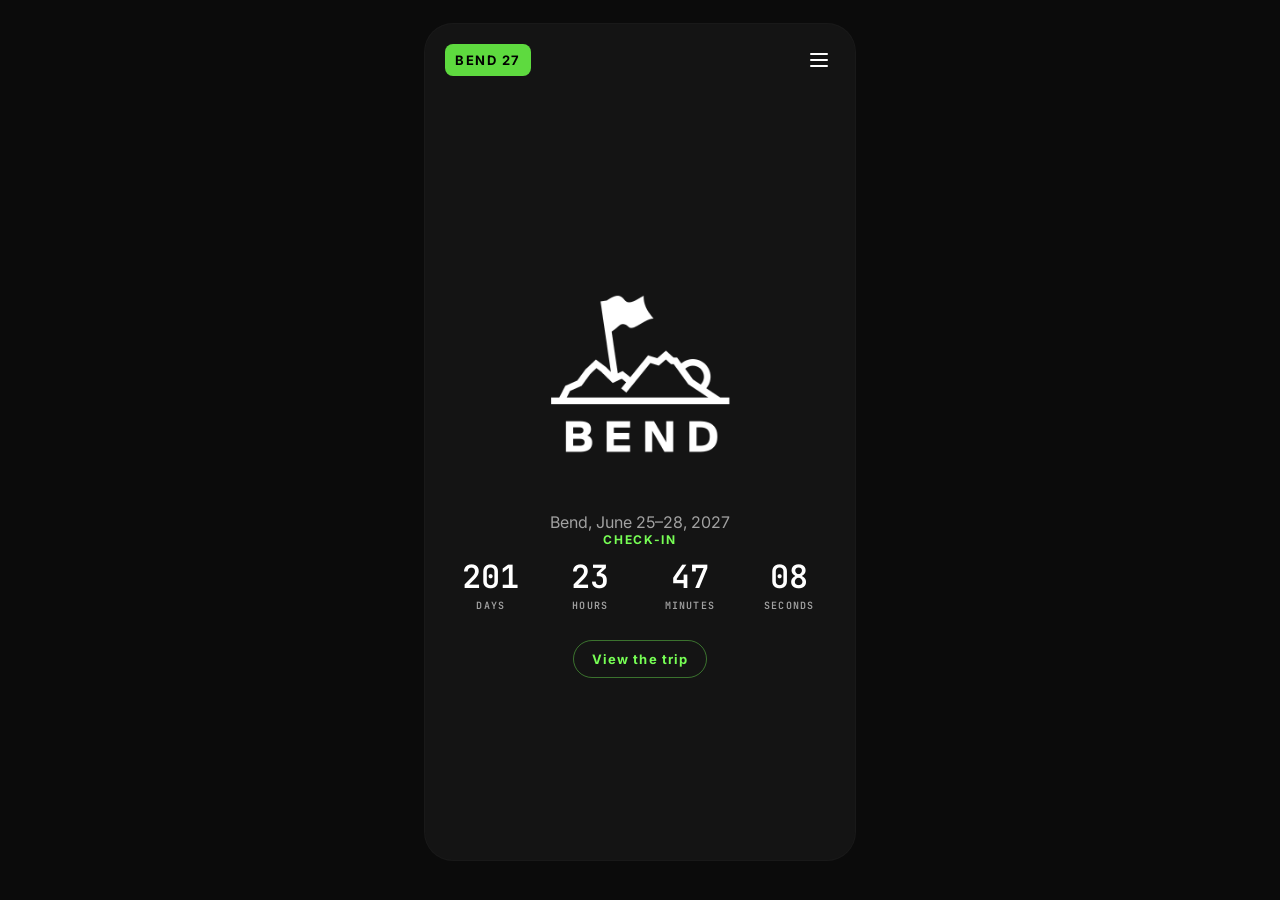
==== index.html @ 347861f8 "Add the Bend 27 itinerary as a mobile site. Open on a check-in countdown, move between days from a h" ====
<!DOCTYPE html>
<html lang="en">
<head>
  <meta charset="UTF-8">
  <meta name="viewport" content="width=device-width, initial-scale=1">
  <title>Bend 27</title>
  <link rel="preconnect" href="https://fonts.googleapis.com">
  <link href="https://fonts.googleapis.com/css2?family=Inter:wght@600;700&family=JetBrains+Mono:wght@600&display=swap" rel="stylesheet">
  <link rel="stylesheet" href="css/site.css">
</head>
<body>
  <div class="phone">
    <header class="top">
      <a class="mark" href="index.html">BEND 27</a>
      <button class="nav-toggle" type="button" aria-expanded="false" aria-controls="site-nav" aria-label="Open menu">
        <span class="nav-toggle-bar"></span>
        <span class="nav-toggle-bar"></span>
        <span class="nav-toggle-bar"></span>
      </button>
    </header>
    <nav id="site-nav" class="nav-drawer" hidden aria-label="Trip">
      <a href="overview.html">Overview</a>
      <a href="friday.html">Friday</a>
      <a href="saturday.html">Saturday</a>
      <a href="sunday.html">Sunday</a>
      <a href="monday.html">Monday</a>
    </nav>
    <main>
      <img class="landing-logo" src="images/Bend_Logo.png" alt="Bend 27">
      <p class="text-secondary">Bend, June 25–28, 2027</p>
      <section class="countdown" aria-live="polite">
        <p class="countdown-kicker">Check-in</p>
        <div class="countdown-grid">
          <div class="countdown-unit"><span class="countdown-value" data-unit="days">00</span><span class="countdown-label">Days</span></div>
          <div class="countdown-unit"><span class="countdown-value" data-unit="hours">00</span><span class="countdown-label">Hours</span></div>
          <div class="countdown-unit"><span class="countdown-value" data-unit="minutes">00</span><span class="countdown-label">Minutes</span></div>
          <div class="countdown-unit"><span class="countdown-value" data-unit="seconds">00</span><span class="countdown-label">Seconds</span></div>
        </div>
      </section>
      <a class="landing-cta" href="overview.html">View the trip</a>
    </main>
  </div>
  <script src="js/nav.js" defer></script>
  <script src="js/countdown.js" defer></script>
</body>
</html>
---- css/site.css ----
:root {
  --bg: #141414;
  --canvas: #0b0b0b;
  --card: rgba(255, 255, 255, 0.06);
  --text: #ffffff;
  --text-secondary: rgba(255, 255, 255, 0.6);
  --muted: rgba(255, 255, 255, 0.72);
  --green: #5eda3f;
  --label: #77ff55;
  --line: rgba(255, 255, 255, 0.35);
  --radius: 12px;
  --page: 430px;
  --nav: 64px;
  --font: "Suisse Int'l", Inter, "Helvetica Neue", sans-serif;
  --mono: "JetBrains Mono", ui-monospace, monospace;
}

* { box-sizing: border-box; }

html, body {
  margin: 0;
  background: var(--canvas);
  color: var(--text);
  font-family: var(--font);
}

body {
  min-height: 100vh;
}

a { color: inherit; }

.phone {
  width: min(100%, var(--page));
  min-height: 100vh;
  margin: 0 auto;
  background: var(--bg);
  padding: 20px 20px 28px;
}

.top {
  display: flex;
  flex-wrap: wrap;
  align-items: center;
  justify-content: space-between;
  margin-bottom: 22px;
}

.mark {
  display: inline-flex;
  align-items: center;
  height: 32px;
  padding: 0 10px;
  border-radius: 8px;
  background: var(--green);
  color: #000;
  font-weight: 700;
  font-size: 13px;
  letter-spacing: 0.12em;
  text-decoration: none;
}

.nav-toggle {
  position: relative;
  flex: 0 0 auto;
  width: 32px;
  height: 32px;
  margin-left: auto;
  padding: 0;
  border: 0;
  border-radius: 8px;
  background: transparent;
  color: var(--text);
  cursor: pointer;
}

.nav-toggle-bar {
  position: absolute;
  left: 7px;
  width: 18px;
  height: 2px;
  border-radius: 1px;
  background: var(--text);
  transition: transform 160ms ease, opacity 160ms ease;
}

.nav-toggle-bar:nth-child(1) { top: 9px; }
.nav-toggle-bar:nth-child(2) { top: 15px; }
.nav-toggle-bar:nth-child(3) { top: 21px; }

.nav-toggle[aria-expanded="true"] .nav-toggle-bar:nth-child(1) {
  transform: translateY(6px) rotate(45deg);
}

.nav-toggle[aria-expanded="true"] .nav-toggle-bar:nth-child(2) {
  opacity: 0;
}

.nav-toggle[aria-expanded="true"] .nav-toggle-bar:nth-child(3) {
  transform: translateY(-6px) rotate(-45deg);
}

.nav-toggle:focus-visible,
.nav-drawer a:focus-visible,
.landing-cta:focus-visible {
  outline: 2px solid var(--label);
  outline-offset: 2px;
}

.nav-drawer {
  display: flex;
  flex-direction: column;
  width: min(100%, var(--page));
  margin: 10px 0 0;
  padding: 6px 0 2px;
  background: var(--bg);
  border-top: 1px solid rgba(255, 255, 255, 0.08);
}

.top > .nav-drawer {
  flex: 0 0 100%;
}

.nav-drawer[hidden] {
  display: none !important;
}

.nav-drawer a {
  display: block;
  padding: 12px 2px;
  color: var(--text-secondary);
  font-size: 16px;
  font-weight: 700;
  letter-spacing: 0.02em;
  text-decoration: none;
}

.nav-drawer a[aria-current="page"] {
  color: var(--label);
}

.top:has(+ .nav-drawer:not([hidden])) {
  margin-bottom: 0;
}

.phone > .nav-drawer:not([hidden]) {
  margin-bottom: 22px;
}

.text-secondary { color: var(--text-secondary); }

.kicker {
  margin: 0 0 18px;
  color: var(--label);
  font-size: 13px;
  font-weight: 700;
  letter-spacing: 0.02em;
}

h1, h2, h3, p { margin: 0; }

h1 {
  font-size: 28px;
  line-height: 1.1;
  font-weight: 700;
  letter-spacing: 0.02em;
}

h2 {
  margin: 28px 0 14px;
  font-size: 22px;
  letter-spacing: 0.02em;
}

.stats {
  display: flex;
  flex-wrap: wrap;
  gap: 8px 10px;
  margin-top: 10px;
  color: var(--text-secondary);
  font-family: var(--mono);
  font-size: 11px;
  font-weight: 600;
}

.stats span[aria-hidden="true"] {
  color: var(--green);
}

.stack { display: grid; gap: 10px; }

.card {
  background: var(--card);
  border-radius: var(--radius);
  padding: 12px;
  overflow: hidden;
}

.card h3 {
  color: var(--label);
  font-size: 12px;
  letter-spacing: 0.02em;
}

.card p,
.note,
.prose {
  margin-top: 6px;
  color: var(--text);
  font-family: var(--mono);
  font-size: 11px;
  font-weight: 600;
  line-height: 1.5;
}

.card p { color: var(--text-secondary); }

.facts + .card,
.hero + .card { margin-top: 16px; }

.card + .card { margin-top: 10px; }

.card .tag {
  display: inline-block;
  margin-bottom: 8px;
  padding: 3px 6px;
  border-radius: 4px;
  background: rgba(255, 255, 255, 0.08);
  color: var(--text);
  font-family: var(--mono);
  font-size: 9px;
  font-weight: 600;
  letter-spacing: 0.06em;
}

.hero {
  position: relative;
  height: 246px;
  margin: 0 0 18px;
  border-radius: 16px;
  overflow: hidden;
  background:
    linear-gradient(180deg, rgba(0, 0, 0, 0.05), rgba(0, 0, 0, 0.45)),
    radial-gradient(120% 80% at 80% 20%, rgba(94, 218, 63, 0.35), transparent 55%),
    #1c2418;
}

.hero.collage { height: 320px; }

.hero-photo {
  position: absolute;
  inset: 0;
  width: 100%;
  height: 100%;
  object-fit: cover;
}

.hero:has(.hero-photo)::after {
  content: "";
  position: absolute;
  inset: 0;
  background: linear-gradient(
    180deg,
    rgba(11, 11, 11, 0.2) 0%,
    rgba(11, 11, 11, 0.48) 46%,
    rgba(11, 11, 11, 0.72) 100%
  );
  pointer-events: none;
}

.hero h1 {
  position: absolute;
  left: 22px;
  right: 22px;
  top: 50%;
  z-index: 1;
  transform: translateY(-50%);
  font-size: 52px;
  line-height: 0.95;
  letter-spacing: -0.03em;
}

.facts { display: grid; gap: 8px; margin-top: 10px; }

.fact {
  display: flex;
  align-items: baseline;
  gap: 8px;
  font-family: var(--mono);
  font-size: 11px;
  font-weight: 600;
}

.fact > span:first-child,
.fact-value {
  flex-shrink: 0;
  background: var(--bg);
}

.fact > span:first-child { color: var(--text-secondary); }

.fact-line {
  flex: 1;
  min-width: 16px;
  border-bottom: 1px dotted var(--line);
  transform: translateY(-3px);
}

.fact-value {
  text-align: right;
  padding-left: 4px;
  white-space: nowrap;
}

.players { display: grid; gap: 16px; margin-top: 8px; }

.player {
  display: flex;
  justify-content: space-between;
  gap: 16px;
  font-size: 16px;
  font-weight: 700;
  letter-spacing: 0.02em;
}

.hcp { color: var(--green); }

.rule { margin-top: 22px; }

.rule h3 {
  color: var(--label);
  font-size: 12px;
  letter-spacing: 0.02em;
}

.rule p,
.rule ol,
.group-label {
  margin-top: 8px;
  color: var(--text-secondary);
  font-family: var(--mono);
  font-size: 11px;
  font-weight: 600;
  line-height: 1.5;
}

.rule ol { padding-left: 18px; }

.group-label {
  margin: 14px 0 4px;
}

.recs { margin: 0; padding-left: 18px; }
.recs li {
  margin: 4px 0;
  color: var(--text-secondary);
  font-family: var(--mono);
  font-size: 11px;
  font-weight: 600;
  line-height: 1.45;
}

.map-link {
  display: block;
  margin-top: 14px;
  padding: 28px 14px;
  border-radius: 12px;
  background:
    linear-gradient(180deg, rgba(20, 20, 20, 0.15), rgba(20, 20, 20, 0.72)),
    repeating-linear-gradient(90deg, rgba(255,255,255,0.04) 0 1px, transparent 1px 28px),
    repeating-linear-gradient(0deg, rgba(255,255,255,0.04) 0 1px, transparent 1px 28px),
    #243028;
  color: var(--label);
  font-family: var(--mono);
  font-size: 11px;
  font-weight: 600;
  text-decoration: none;
}

.day-block + .day-block { margin-top: 36px; }

.phone:has(.landing-logo) {
  display: flex;
  flex-direction: column;
}

.phone:has(.landing-logo) > main {
  flex: 1;
  display: flex;
  flex-direction: column;
  justify-content: center;
}

.phone:has(.landing-logo) > main > .text-secondary {
  text-align: center;
}

.landing-logo {
  display: block;
  width: min(220px, 72%);
  max-width: 220px;
  height: auto;
  margin: 12px auto 28px;
  filter: invert(1);
}

.phone:has(> .landing-logo) > .landing-logo {
  margin-top: auto;
}

.countdown {
  width: 100%;
  text-align: center;
}

.countdown-kicker {
  margin: 0 0 14px;
  color: var(--label);
  font-size: 12px;
  font-weight: 700;
  letter-spacing: 0.14em;
  text-transform: uppercase;
}

.countdown-grid {
  display: grid;
  grid-template-columns: repeat(4, minmax(0, 1fr));
  gap: 8px;
}

.countdown-unit {
  display: flex;
  flex-direction: column;
  align-items: center;
  gap: 6px;
  min-width: 0;
}

.countdown-value {
  color: var(--text);
  font-family: var(--mono);
  font-size: 32px;
  font-weight: 600;
  font-variant-numeric: tabular-nums;
  line-height: 1;
}

.countdown-label {
  color: var(--text-secondary);
  font-family: var(--mono);
  font-size: 10px;
  font-weight: 600;
  letter-spacing: 0.12em;
  text-transform: uppercase;
}

.landing-cta {
  display: block;
  width: fit-content;
  margin: 28px auto 0;
  padding: 10px 18px;
  border: 1px solid rgba(119, 255, 85, 0.4);
  border-radius: 999px;
  color: var(--label);
  font-size: 13px;
  font-weight: 700;
  letter-spacing: 0.08em;
  text-decoration: none;
}

.phone:has(> .landing-cta) > .landing-cta {
  margin-bottom: auto;
}

@media (min-width: 800px) {
  body { padding: 24px 0 40px; }
  .phone {
    min-height: calc(100vh - 64px);
    border-radius: 28px;
    box-shadow: 0 0 0 1px rgba(255, 255, 255, 0.06);
    overflow: hidden;
  }
}
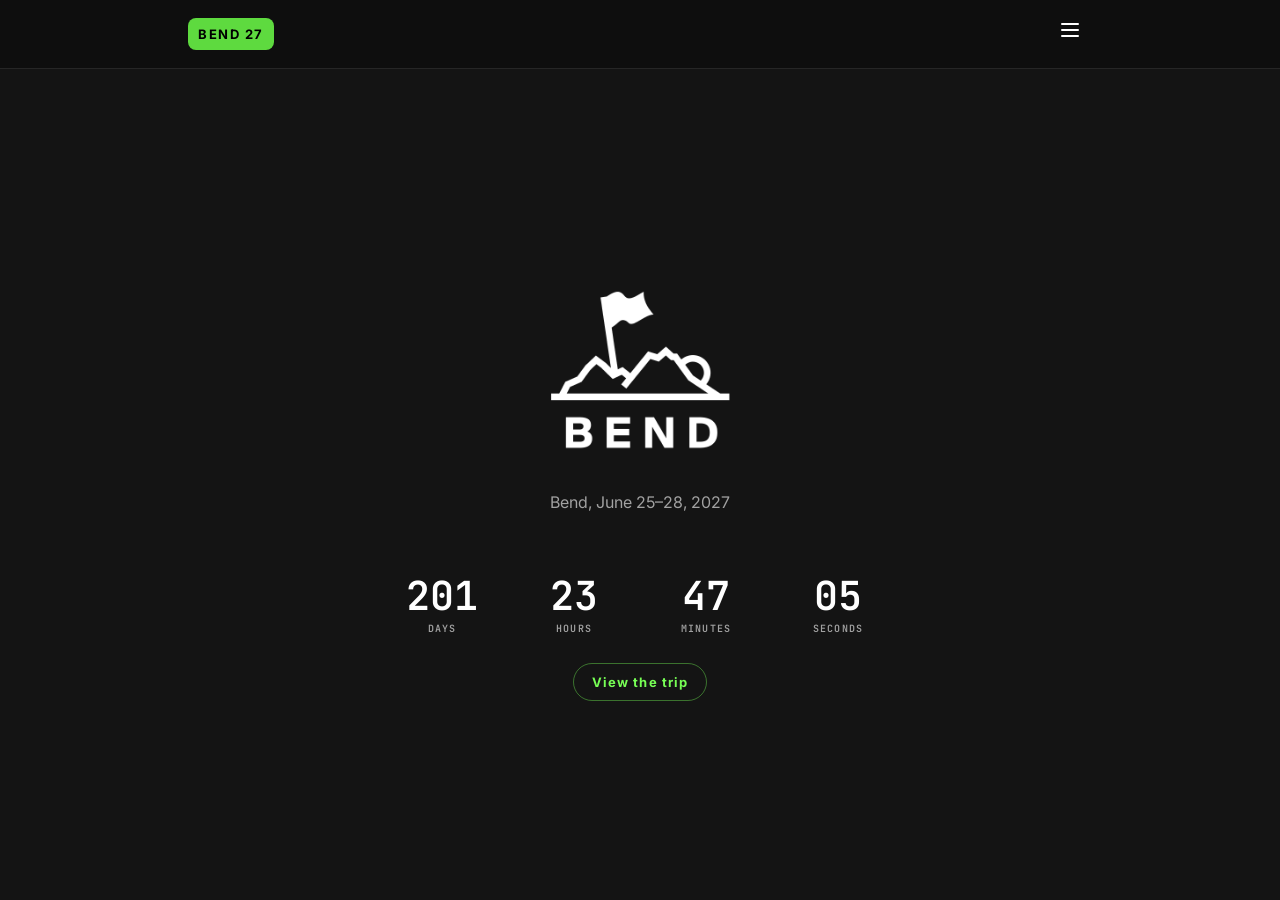
==== commit ac322305: "Make Bend 27 flex on desktop and open the trip menu as an overlay. Keep the phone layout as the star" ====
--- a/index.html
+++ b/index.html
@@ -7,29 +7,46 @@
   <link rel="preconnect" href="https://fonts.googleapis.com">
   <link href="https://fonts.googleapis.com/css2?family=Inter:wght@600;700&family=JetBrains+Mono:wght@600&display=swap" rel="stylesheet">
   <link rel="stylesheet" href="css/site.css">
+  <link rel="stylesheet" href="css/nav.css">
 </head>
 <body>
+  <header class="top">
+      <a class="mark" href="index.html">BEND 27</a>
+      <div class="nav-actions">
+        <button class="nav-toggle" type="button" aria-expanded="false" aria-controls="site-nav" aria-label="Open menu">
+          <span class="nav-toggle-bar"></span>
+          <span class="nav-toggle-bar"></span>
+          <span class="nav-toggle-bar"></span>
+        </button>
+        <nav id="site-nav" class="nav-menu" hidden aria-label="Trip">
+          <a href="overview.html">
+            <span class="nav-kicker">Trip</span>
+            Overview
+          </a>
+          <a href="friday.html">
+            <span class="nav-kicker">June 25</span>
+            Friday
+          </a>
+          <a href="saturday.html">
+            <span class="nav-kicker">June 26</span>
+            Saturday
+          </a>
+          <a href="sunday.html">
+            <span class="nav-kicker">June 27</span>
+            Sunday
+          </a>
+          <a href="monday.html">
+            <span class="nav-kicker">June 28</span>
+            Monday
+          </a>
+        </nav>
+      </div>
+  </header>
   <div class="phone">
-    <header class="top">
-      <a class="mark" href="index.html">BEND 27</a>
-      <button class="nav-toggle" type="button" aria-expanded="false" aria-controls="site-nav" aria-label="Open menu">
-        <span class="nav-toggle-bar"></span>
-        <span class="nav-toggle-bar"></span>
-        <span class="nav-toggle-bar"></span>
-      </button>
-    </header>
-    <nav id="site-nav" class="nav-drawer" hidden aria-label="Trip">
-      <a href="overview.html">Overview</a>
-      <a href="friday.html">Friday</a>
-      <a href="saturday.html">Saturday</a>
-      <a href="sunday.html">Sunday</a>
-      <a href="monday.html">Monday</a>
-    </nav>
     <main>
       <img class="landing-logo" src="images/Bend_Logo.png" alt="Bend 27">
       <p class="text-secondary">Bend, June 25–28, 2027</p>
       <section class="countdown" aria-live="polite">
-        <p class="countdown-kicker">Check-in</p>
         <div class="countdown-grid">
           <div class="countdown-unit"><span class="countdown-value" data-unit="days">00</span><span class="countdown-label">Days</span></div>
           <div class="countdown-unit"><span class="countdown-value" data-unit="hours">00</span><span class="countdown-label">Hours</span></div>
--- a/css/site.css
+++ b/css/site.css
@@ -19,23 +19,26 @@
 
 html, body {
   margin: 0;
-  background: var(--canvas);
+  background: var(--bg);
   color: var(--text);
   font-family: var(--font);
 }
 
 body {
   min-height: 100vh;
+  display: flex;
+  flex-direction: column;
 }
 
 a { color: inherit; }
 
 .phone {
-  width: min(100%, var(--page));
-  min-height: 100vh;
+  flex: 1 0 auto;
+  width: 100%;
+  max-width: 960px;
   margin: 0 auto;
   background: var(--bg);
-  padding: 20px 20px 28px;
+  padding: 20px 16px 40px;
 }
 
 .top {
@@ -101,50 +104,9 @@
 }
 
 .nav-toggle:focus-visible,
-.nav-drawer a:focus-visible,
 .landing-cta:focus-visible {
   outline: 2px solid var(--label);
   outline-offset: 2px;
-}
-
-.nav-drawer {
-  display: flex;
-  flex-direction: column;
-  width: min(100%, var(--page));
-  margin: 10px 0 0;
-  padding: 6px 0 2px;
-  background: var(--bg);
-  border-top: 1px solid rgba(255, 255, 255, 0.08);
-}
-
-.top > .nav-drawer {
-  flex: 0 0 100%;
-}
-
-.nav-drawer[hidden] {
-  display: none !important;
-}
-
-.nav-drawer a {
-  display: block;
-  padding: 12px 2px;
-  color: var(--text-secondary);
-  font-size: 16px;
-  font-weight: 700;
-  letter-spacing: 0.02em;
-  text-decoration: none;
-}
-
-.nav-drawer a[aria-current="page"] {
-  color: var(--label);
-}
-
-.top:has(+ .nav-drawer:not([hidden])) {
-  margin-bottom: 0;
-}
-
-.phone > .nav-drawer:not([hidden]) {
-  margin-bottom: 22px;
 }
 
 .text-secondary { color: var(--text-secondary); }
@@ -200,6 +162,10 @@
   color: var(--label);
   font-size: 12px;
   letter-spacing: 0.02em;
+}
+
+.card h3 .round-name {
+  color: var(--text);
 }
 
 .card p,
@@ -275,7 +241,8 @@
   top: 50%;
   z-index: 1;
   transform: translateY(-50%);
-  font-size: 52px;
+  text-align: center;
+  font-size: clamp(40px, 7vw, 72px);
   line-height: 0.95;
   letter-spacing: -0.03em;
 }
@@ -312,13 +279,13 @@
   white-space: nowrap;
 }
 
-.players { display: grid; gap: 16px; margin-top: 8px; }
+.players { display: grid; gap: 8px; margin-top: 8px; }
 
 .player {
   display: flex;
   justify-content: space-between;
   gap: 16px;
-  font-size: 16px;
+  font-size: 13px;
   font-weight: 700;
   letter-spacing: 0.02em;
 }
@@ -348,6 +315,22 @@
 
 .group-label {
   margin: 14px 0 4px;
+  color: var(--text);
+}
+
+.card p .lead {
+  color: var(--text);
+}
+
+.text-link {
+  display: inline-block;
+  margin-top: 14px;
+  color: var(--label);
+  font-family: var(--mono);
+  font-size: 11px;
+  font-weight: 600;
+  text-decoration: underline;
+  text-underline-offset: 3px;
 }
 
 .recs { margin: 0; padding-left: 18px; }
@@ -389,9 +372,12 @@
   display: flex;
   flex-direction: column;
   justify-content: center;
+  align-self: center;
+  width: min(100%, 520px);
 }
 
 .phone:has(.landing-logo) > main > .text-secondary {
+  margin: 0 0 64px;
   text-align: center;
 }
 
@@ -400,7 +386,7 @@
   width: min(220px, 72%);
   max-width: 220px;
   height: auto;
-  margin: 12px auto 28px;
+  margin: 12px auto 12px;
   filter: invert(1);
 }
 
@@ -473,11 +459,97 @@
 }
 
 @media (min-width: 800px) {
-  body { padding: 24px 0 40px; }
   .phone {
-    min-height: calc(100vh - 64px);
-    border-radius: 28px;
-    box-shadow: 0 0 0 1px rgba(255, 255, 255, 0.06);
-    overflow: hidden;
-  }
-}
+    padding-left: 28px;
+    padding-right: 28px;
+  }
+
+  main > h1 {
+    font-size: 32px;
+    max-width: 22ch;
+  }
+
+  h2 {
+    font-size: 24px;
+    max-width: 32ch;
+  }
+
+  .hero {
+    height: min(42vh, 420px);
+  }
+
+  .hero.collage {
+    height: min(50vh, 500px);
+  }
+
+  .stack {
+    grid-template-columns: 1fr 1fr;
+    gap: 16px;
+  }
+
+  .stack .card + .card {
+    margin-top: 0;
+  }
+
+  .players {
+    grid-template-columns: 1fr 1fr;
+    gap: 8px 28px;
+  }
+
+  .day-block {
+    display: grid;
+    grid-template-columns: 1fr 1fr;
+    column-gap: 20px;
+    row-gap: 16px;
+  }
+
+  .day-block > .hero,
+  .day-block > h2,
+  .day-block > .facts,
+  .day-block > .map-link,
+  .day-block > .text-link,
+  .day-block > .group-label,
+  .day-block > .recs,
+  .day-block > .rule,
+  .day-block > .prose,
+  .day-block > .note,
+  .day-block > .card:only-of-type {
+    grid-column: 1 / -1;
+  }
+
+  .day-block > .hero,
+  .day-block > h2,
+  .day-block > .facts,
+  .day-block > .card,
+  .day-block > .map-link,
+  .day-block > .text-link,
+  .day-block > .group-label {
+    margin-top: 0;
+    margin-bottom: 0;
+  }
+
+  .day-block > h2 {
+    margin-top: 12px;
+  }
+
+  .day-block .card + .card {
+    margin-top: 0;
+  }
+
+  .rule,
+  .prose,
+  .note {
+    max-width: 42rem;
+  }
+
+  .card p,
+  .fact,
+  .recs li,
+  .rule p {
+    font-size: 12px;
+  }
+
+  .countdown-value {
+    font-size: 40px;
+  }
+}
--- a/css/nav.css
+++ b/css/nav.css
@@ -0,0 +1,102 @@
+.top {
+  position: sticky;
+  top: 0;
+  z-index: 200;
+  flex-wrap: nowrap;
+  width: 100%;
+  margin: 0;
+  padding: 10px 16px;
+  background: rgba(14, 14, 14, 0.94);
+  -webkit-backdrop-filter: blur(16px);
+  backdrop-filter: blur(16px);
+  box-shadow: 0 1px 0 rgba(255, 255, 255, 0.08);
+}
+
+.nav-actions {
+  position: relative;
+  flex: 0 0 auto;
+  margin-left: auto;
+}
+
+.nav-toggle {
+  width: 44px;
+  height: 44px;
+  margin-left: 0;
+}
+
+.nav-toggle-bar {
+  left: 13px;
+}
+
+.nav-toggle-bar:nth-child(1) { top: 13px; }
+.nav-toggle-bar:nth-child(2) { top: 19px; }
+.nav-toggle-bar:nth-child(3) { top: 25px; }
+
+.nav-menu {
+  position: absolute;
+  right: 0;
+  top: calc(100% + 8px);
+  z-index: 1;
+  min-width: min(280px, calc(100vw - 32px));
+  max-width: calc(100vw - 32px);
+  padding: 6px 0;
+  background: rgba(12, 12, 12, 0.98);
+  border: 1px solid rgba(255, 255, 255, 0.12);
+  border-radius: 12px;
+  box-shadow: 0 16px 40px rgba(0, 0, 0, 0.5);
+}
+
+.nav-menu[hidden] {
+  display: none !important;
+}
+
+.nav-menu a {
+  display: block;
+  padding: 12px 16px;
+  color: #fff;
+  font-size: 16px;
+  font-weight: 700;
+  letter-spacing: 0.02em;
+  line-height: 1.25;
+  text-decoration: none;
+  border-bottom: 1px solid rgba(255, 255, 255, 0.08);
+}
+
+.nav-menu a:last-child {
+  border-bottom: 0;
+}
+
+.nav-kicker {
+  display: block;
+  margin-bottom: 4px;
+  color: rgba(255, 255, 255, 0.5);
+  font-family: "JetBrains Mono", ui-monospace, monospace;
+  font-size: 10px;
+  font-weight: 600;
+  letter-spacing: 0.12em;
+  text-transform: uppercase;
+}
+
+.nav-menu a[aria-current="page"] {
+  color: #77ff55;
+  border-left: 3px solid #77ff55;
+  padding-left: 13px;
+}
+
+.nav-menu a:hover,
+.nav-menu a:focus-visible {
+  background: rgba(255, 255, 255, 0.06);
+}
+
+.nav-toggle:focus-visible,
+.nav-menu a:focus-visible {
+  outline: 2px solid #77ff55;
+  outline-offset: 2px;
+}
+
+@media (min-width: 800px) {
+  .top {
+    padding-left: max(28px, calc((100vw - 960px) / 2 + 28px));
+    padding-right: max(28px, calc((100vw - 960px) / 2 + 28px));
+  }
+}
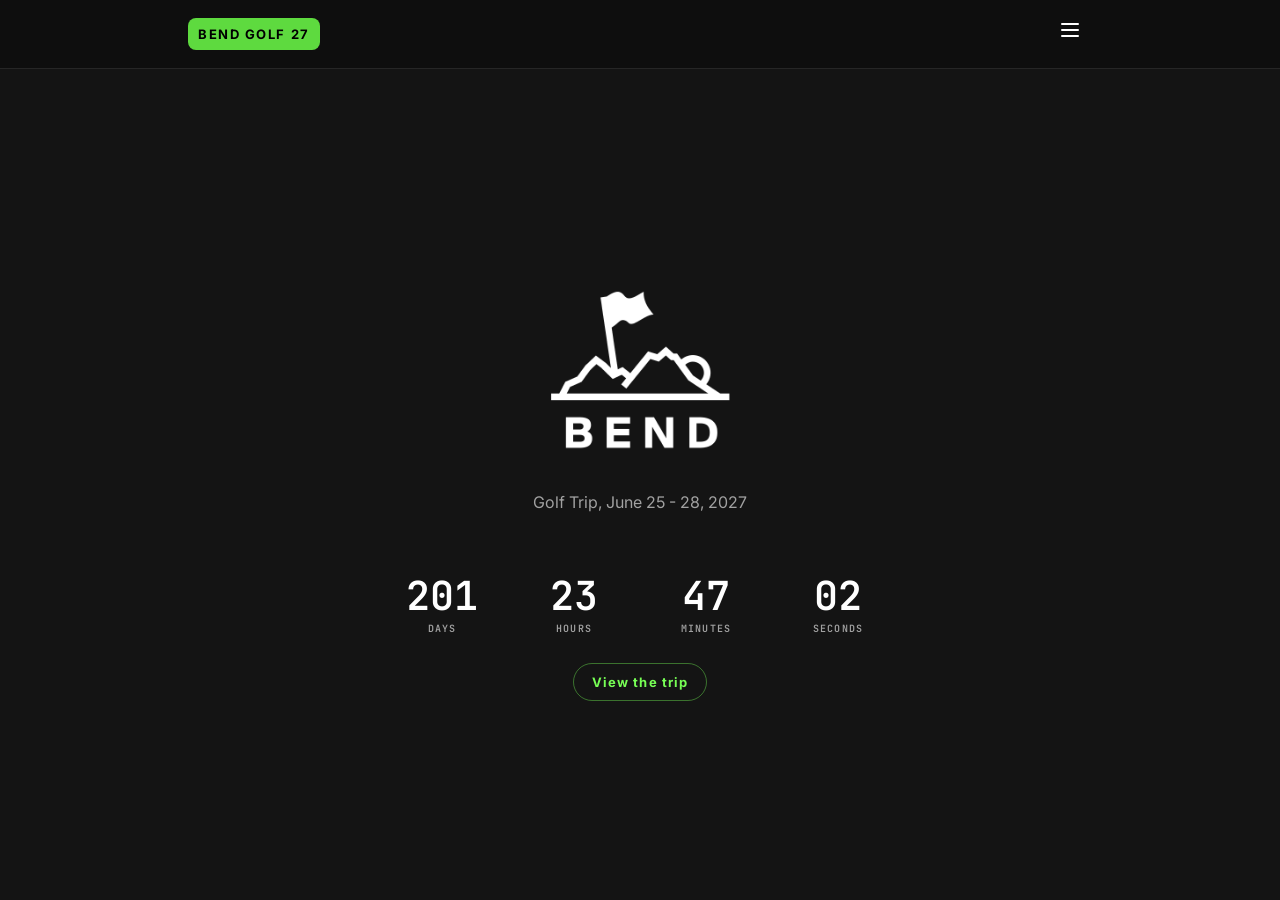
==== commit eb2429b2: "Add Friday photo collages and clearer day copy so the trip is easier to scan. Co-authored-by: Cursor" ====
--- a/index.html
+++ b/index.html
@@ -3,6 +3,9 @@
 <head>
   <meta charset="UTF-8">
   <meta name="viewport" content="width=device-width, initial-scale=1">
+  <link rel="icon" type="image/png" sizes="16x16" href="images/Bend_Favicon.png">
+  <link rel="apple-touch-icon" href="images/App%20logo.png">
+  <meta name="apple-mobile-web-app-title" content="Bend 27">
   <title>Bend 27</title>
   <link rel="preconnect" href="https://fonts.googleapis.com">
   <link href="https://fonts.googleapis.com/css2?family=Inter:wght@600;700&family=JetBrains+Mono:wght@600&display=swap" rel="stylesheet">
@@ -11,7 +14,7 @@
 </head>
 <body>
   <header class="top">
-      <a class="mark" href="index.html">BEND 27</a>
+      <a class="mark" href="index.html">BEND GOLF 27</a>
       <div class="nav-actions">
         <button class="nav-toggle" type="button" aria-expanded="false" aria-controls="site-nav" aria-label="Open menu">
           <span class="nav-toggle-bar"></span>
@@ -45,7 +48,7 @@
   <div class="phone">
     <main>
       <img class="landing-logo" src="images/Bend_Logo.png" alt="Bend 27">
-      <p class="text-secondary">Bend, June 25–28, 2027</p>
+      <p class="text-secondary">Golf Trip, June 25 - 28, 2027</p>
       <section class="countdown" aria-live="polite">
         <div class="countdown-grid">
           <div class="countdown-unit"><span class="countdown-value" data-unit="days">00</span><span class="countdown-label">Days</span></div>
--- a/css/site.css
+++ b/css/site.css
@@ -119,6 +119,16 @@
   letter-spacing: 0.02em;
 }
 
+.day-intro {
+  margin: -8px 0 20px;
+  max-width: 40rem;
+  color: var(--text);
+  font-family: var(--mono);
+  font-size: 12px;
+  font-weight: 600;
+  line-height: 1.5;
+}
+
 h1, h2, h3, p { margin: 0; }
 
 h1 {
@@ -211,7 +221,34 @@
     #1c2418;
 }
 
-.hero.collage { height: 320px; }
+.hero.collage {
+  height: 380px;
+  background: #111;
+}
+
+.hero-collage {
+  position: absolute;
+  inset: 0;
+  display: grid;
+  gap: 3px;
+}
+
+.collage-house .hero-collage {
+  grid-template-columns: repeat(3, 1fr);
+  grid-template-rows: 1fr 1fr;
+}
+
+.collage-town .hero-collage {
+  grid-template-columns: 1fr 1fr;
+  grid-template-rows: 1fr 1fr;
+}
+
+.hero-collage img {
+  width: 100%;
+  height: 100%;
+  object-fit: cover;
+  display: block;
+}
 
 .hero-photo {
   position: absolute;
@@ -221,14 +258,16 @@
   object-fit: cover;
 }
 
-.hero:has(.hero-photo)::after {
+.hero:has(.hero-photo)::after,
+.hero.collage::after {
   content: "";
   position: absolute;
   inset: 0;
+  z-index: 1;
   background: linear-gradient(
     180deg,
-    rgba(11, 11, 11, 0.2) 0%,
-    rgba(11, 11, 11, 0.48) 46%,
+    rgba(11, 11, 11, 0.28) 0%,
+    rgba(11, 11, 11, 0.5) 46%,
     rgba(11, 11, 11, 0.72) 100%
   );
   pointer-events: none;
@@ -239,7 +278,7 @@
   left: 22px;
   right: 22px;
   top: 50%;
-  z-index: 1;
+  z-index: 2;
   transform: translateY(-50%);
   text-align: center;
   font-size: clamp(40px, 7vw, 72px);
@@ -265,6 +304,8 @@
 }
 
 .fact > span:first-child { color: var(--text-secondary); }
+
+.fact > span.is-primary { color: var(--text); }
 
 .fact-line {
   flex: 1;
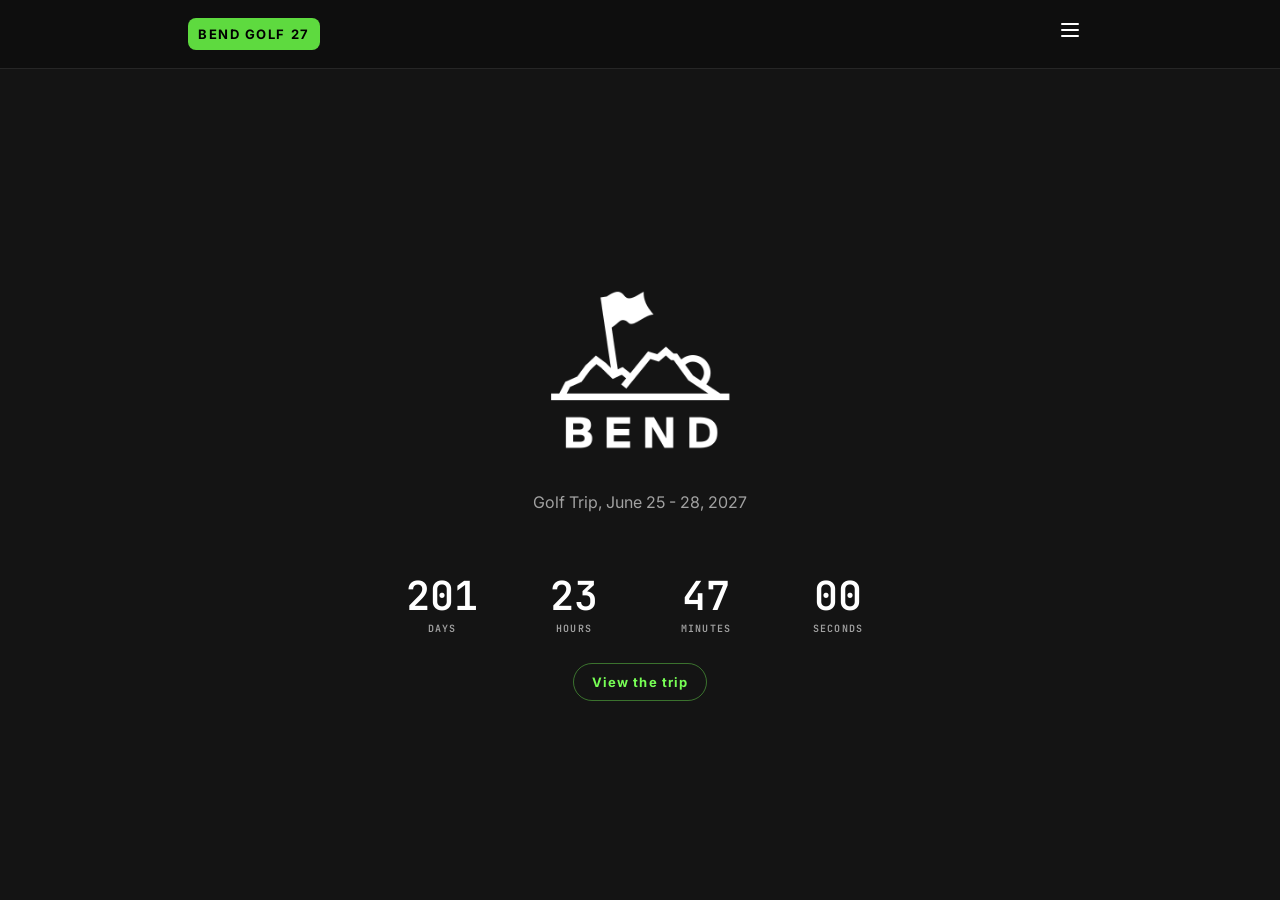
==== commit c92d0ce4: "Add an FAQ so travel, cost, and scoring answers are easy to find from the group text. Co-authored-by" ====
--- a/index.html
+++ b/index.html
@@ -42,6 +42,10 @@
             <span class="nav-kicker">June 28</span>
             Monday
           </a>
+          <a href="faq.html">
+            <span class="nav-kicker">Trip</span>
+            FAQ
+          </a>
         </nav>
       </div>
   </header>
--- a/css/site.css
+++ b/css/site.css
@@ -215,39 +215,7 @@
   margin: 0 0 18px;
   border-radius: 16px;
   overflow: hidden;
-  background:
-    linear-gradient(180deg, rgba(0, 0, 0, 0.05), rgba(0, 0, 0, 0.45)),
-    radial-gradient(120% 80% at 80% 20%, rgba(94, 218, 63, 0.35), transparent 55%),
-    #1c2418;
-}
-
-.hero.collage {
-  height: 380px;
   background: #111;
-}
-
-.hero-collage {
-  position: absolute;
-  inset: 0;
-  display: grid;
-  gap: 3px;
-}
-
-.collage-house .hero-collage {
-  grid-template-columns: repeat(3, 1fr);
-  grid-template-rows: 1fr 1fr;
-}
-
-.collage-town .hero-collage {
-  grid-template-columns: 1fr 1fr;
-  grid-template-rows: 1fr 1fr;
-}
-
-.hero-collage img {
-  width: 100%;
-  height: 100%;
-  object-fit: cover;
-  display: block;
 }
 
 .hero-photo {
@@ -258,8 +226,7 @@
   object-fit: cover;
 }
 
-.hero:has(.hero-photo)::after,
-.hero.collage::after {
+.hero:has(.hero-photo)::after {
   content: "";
   position: absolute;
   inset: 0;
@@ -354,6 +321,82 @@
 
 .rule ol { padding-left: 18px; }
 
+.rule .recs { margin-top: 8px; }
+
+.rule ol li + li { margin-top: 8px; }
+
+.rule ol strong,
+.rule p .lead,
+.rule p strong { color: var(--text); font-weight: 600; }
+
+.fold + .fold {
+  margin-top: 22px;
+  padding-top: 8px;
+  border-top: 1px solid var(--line);
+}
+
+.fold,
+.fold summary {
+  width: 100%;
+}
+
+.fold summary {
+  display: flex;
+  align-items: center;
+  justify-content: space-between;
+  gap: 16px;
+  margin: 18px 0 14px;
+  cursor: pointer;
+  list-style: none;
+  font-size: 22px;
+  font-weight: 700;
+  letter-spacing: 0.02em;
+  line-height: 1.2;
+}
+
+.fold summary::-webkit-details-marker,
+.fold summary::marker {
+  display: none;
+  content: "";
+}
+
+.fold summary::after {
+  content: "";
+  flex: 0 0 auto;
+  width: 8px;
+  height: 8px;
+  border-right: 2px solid var(--text);
+  border-bottom: 2px solid var(--text);
+  transform: rotate(45deg);
+}
+
+.fold[open] summary::after {
+  transform: rotate(-135deg);
+}
+
+.fold summary:focus-visible {
+  outline: 2px solid var(--label);
+  outline-offset: 4px;
+}
+
+.rule a {
+  color: var(--label);
+  text-decoration: underline;
+  text-underline-offset: 3px;
+}
+
+.app-link {
+  display: inline-block;
+  margin-top: 4px;
+}
+
+.app-link img {
+  display: block;
+  width: 72px;
+  height: auto;
+  border-radius: 16px;
+}
+
 .group-label {
   margin: 14px 0 4px;
   color: var(--text);
@@ -383,6 +426,8 @@
   font-weight: 600;
   line-height: 1.45;
 }
+
+.recs strong { color: var(--text); font-weight: 600; }
 
 .map-link {
   display: block;
@@ -515,12 +560,13 @@
     max-width: 32ch;
   }
 
+  .fold summary {
+    font-size: 24px;
+    max-width: none;
+  }
+
   .hero {
     height: min(42vh, 420px);
-  }
-
-  .hero.collage {
-    height: min(50vh, 500px);
   }
 
   .stack {
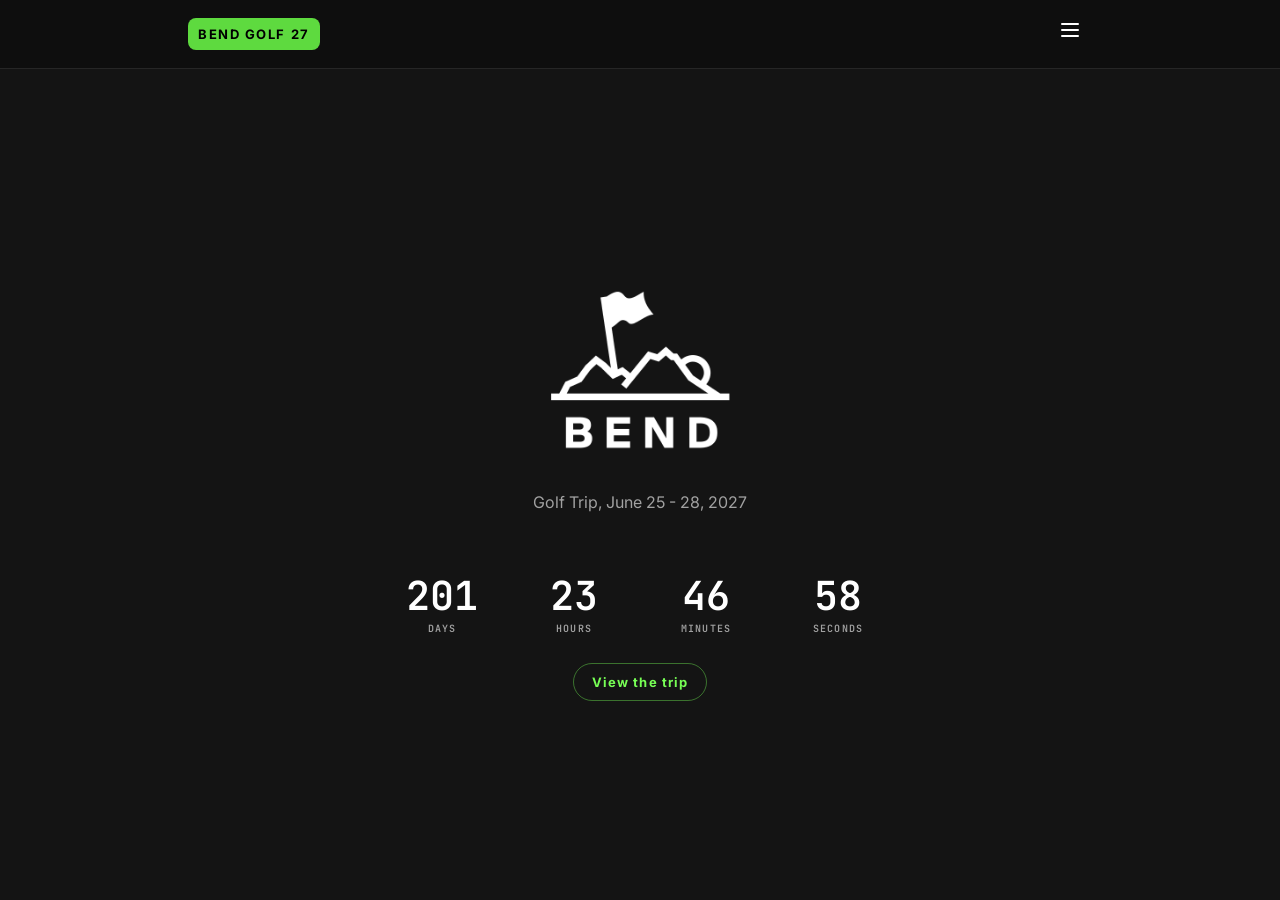
==== commit e2abd17f: "Let the trip open full screen from the iPhone home screen. Co-authored-by: Cursor <cursoragent@curso" ====
--- a/index.html
+++ b/index.html
@@ -5,6 +5,9 @@
   <meta name="viewport" content="width=device-width, initial-scale=1">
   <link rel="icon" type="image/png" sizes="16x16" href="images/Bend_Favicon.png">
   <link rel="apple-touch-icon" href="images/App%20logo.png">
+  <meta name="apple-mobile-web-app-capable" content="yes">
+  <meta name="mobile-web-app-capable" content="yes">
+  <meta name="apple-mobile-web-app-status-bar-style" content="black">
   <meta name="apple-mobile-web-app-title" content="Bend 27">
   <title>Bend 27</title>
   <link rel="preconnect" href="https://fonts.googleapis.com">
--- a/css/site.css
+++ b/css/site.css
@@ -287,18 +287,38 @@
   white-space: nowrap;
 }
 
-.players { display: grid; gap: 8px; margin-top: 8px; }
+.players {
+  display: grid;
+  grid-template-columns: 1fr;
+  gap: 8px;
+  margin: 8px 0 0;
+  list-style: none;
+}
 
 .player {
   display: flex;
-  justify-content: space-between;
-  gap: 16px;
+  align-items: baseline;
+  gap: 8px;
   font-size: 13px;
   font-weight: 700;
   letter-spacing: 0.02em;
 }
 
-.hcp { color: var(--green); }
+.player-line {
+  flex: 1;
+  min-width: 16px;
+  border-bottom: 1px dashed var(--line);
+  transform: translateY(-3px);
+}
+
+.hcp {
+  flex-shrink: 0;
+  color: var(--green);
+  font-family: var(--mono);
+  font-weight: 600;
+  font-size: 12px;
+  white-space: nowrap;
+}
 
 .rule { margin-top: 22px; }
 
@@ -576,11 +596,6 @@
 
   .stack .card + .card {
     margin-top: 0;
-  }
-
-  .players {
-    grid-template-columns: 1fr 1fr;
-    gap: 8px 28px;
   }
 
   .day-block {
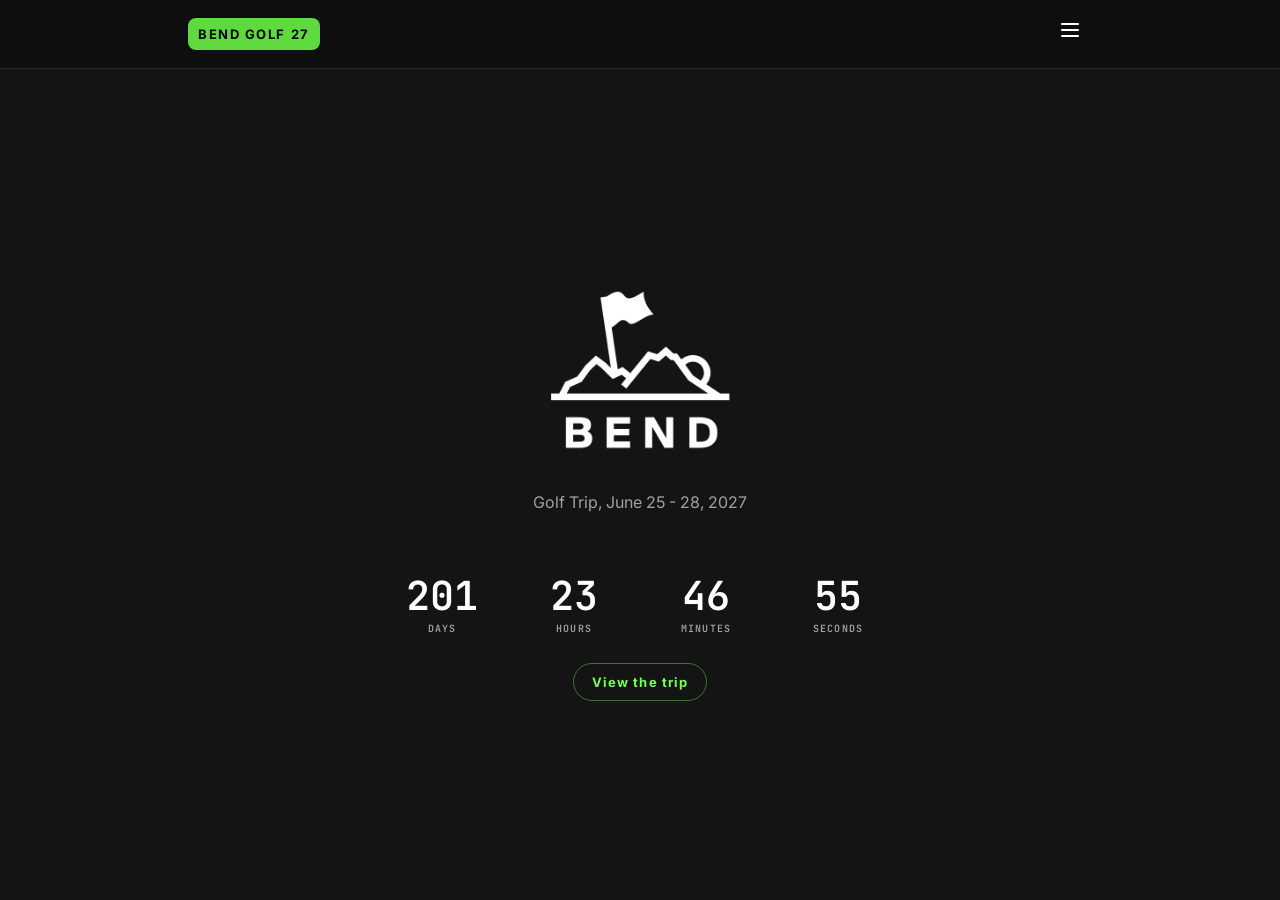
==== commit 66445d72: "Keep page changes inside the iPhone home screen app. Co-authored-by: Cursor <cursoragent@cursor.com>" ====
--- a/index.html
+++ b/index.html
@@ -67,7 +67,7 @@
       <a class="landing-cta" href="overview.html">View the trip</a>
     </main>
   </div>
-  <script src="js/nav.js" defer></script>
+  <script src="js/nav.js?v=2" defer></script>
   <script src="js/countdown.js" defer></script>
 </body>
 </html>
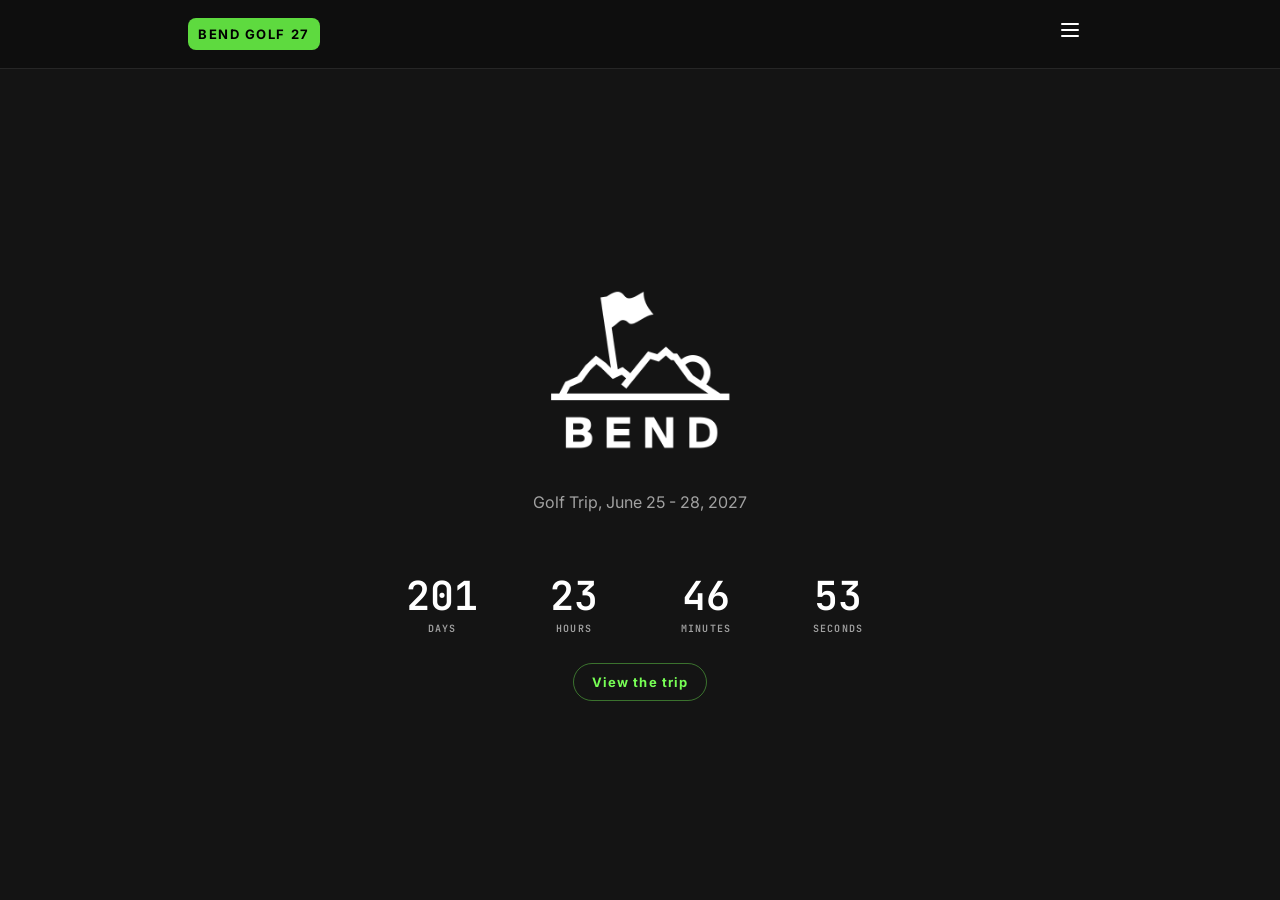
==== commit 632fd921: "Keep every trip page inside the iPhone home screen app. Co-authored-by: Cursor <cursoragent@cursor.c" ====
--- a/index.html
+++ b/index.html
@@ -9,6 +9,8 @@
   <meta name="mobile-web-app-capable" content="yes">
   <meta name="apple-mobile-web-app-status-bar-style" content="black">
   <meta name="apple-mobile-web-app-title" content="Bend 27">
+  <meta name="theme-color" content="#141414">
+  <link rel="manifest" href="manifest.json">
   <title>Bend 27</title>
   <link rel="preconnect" href="https://fonts.googleapis.com">
   <link href="https://fonts.googleapis.com/css2?family=Inter:wght@600;700&family=JetBrains+Mono:wght@600&display=swap" rel="stylesheet">
@@ -67,7 +69,7 @@
       <a class="landing-cta" href="overview.html">View the trip</a>
     </main>
   </div>
-  <script src="js/nav.js?v=2" defer></script>
+  <script src="js/nav.js?v=3" defer></script>
   <script src="js/countdown.js" defer></script>
 </body>
 </html>
--- a/css/site.css
+++ b/css/site.css
@@ -124,7 +124,7 @@
   max-width: 40rem;
   color: var(--text);
   font-family: var(--mono);
-  font-size: 12px;
+  font-size: 14px;
   font-weight: 600;
   line-height: 1.5;
 }
@@ -170,7 +170,7 @@
 
 .card h3 {
   color: var(--label);
-  font-size: 12px;
+  font-size: 16px;
   letter-spacing: 0.02em;
 }
 
@@ -184,7 +184,7 @@
   margin-top: 6px;
   color: var(--text);
   font-family: var(--mono);
-  font-size: 11px;
+  font-size: 14px;
   font-weight: 600;
   line-height: 1.5;
 }
@@ -260,7 +260,7 @@
   align-items: baseline;
   gap: 8px;
   font-family: var(--mono);
-  font-size: 11px;
+  font-size: 14px;
   font-weight: 600;
 }
 
@@ -324,7 +324,7 @@
 
 .rule h3 {
   color: var(--label);
-  font-size: 12px;
+  font-size: 16px;
   letter-spacing: 0.02em;
 }
 
@@ -334,7 +334,7 @@
   margin-top: 8px;
   color: var(--text-secondary);
   font-family: var(--mono);
-  font-size: 11px;
+  font-size: 14px;
   font-weight: 600;
   line-height: 1.5;
 }
@@ -431,7 +431,7 @@
   margin-top: 14px;
   color: var(--label);
   font-family: var(--mono);
-  font-size: 11px;
+  font-size: 14px;
   font-weight: 600;
   text-decoration: underline;
   text-underline-offset: 3px;
@@ -442,7 +442,7 @@
   margin: 4px 0;
   color: var(--text-secondary);
   font-family: var(--mono);
-  font-size: 11px;
+  font-size: 14px;
   font-weight: 600;
   line-height: 1.45;
 }
@@ -461,7 +461,7 @@
     #243028;
   color: var(--label);
   font-family: var(--mono);
-  font-size: 11px;
+  font-size: 14px;
   font-weight: 600;
   text-decoration: none;
 }
@@ -648,7 +648,7 @@
   .fact,
   .recs li,
   .rule p {
-    font-size: 12px;
+    font-size: 14px;
   }
 
   .countdown-value {
